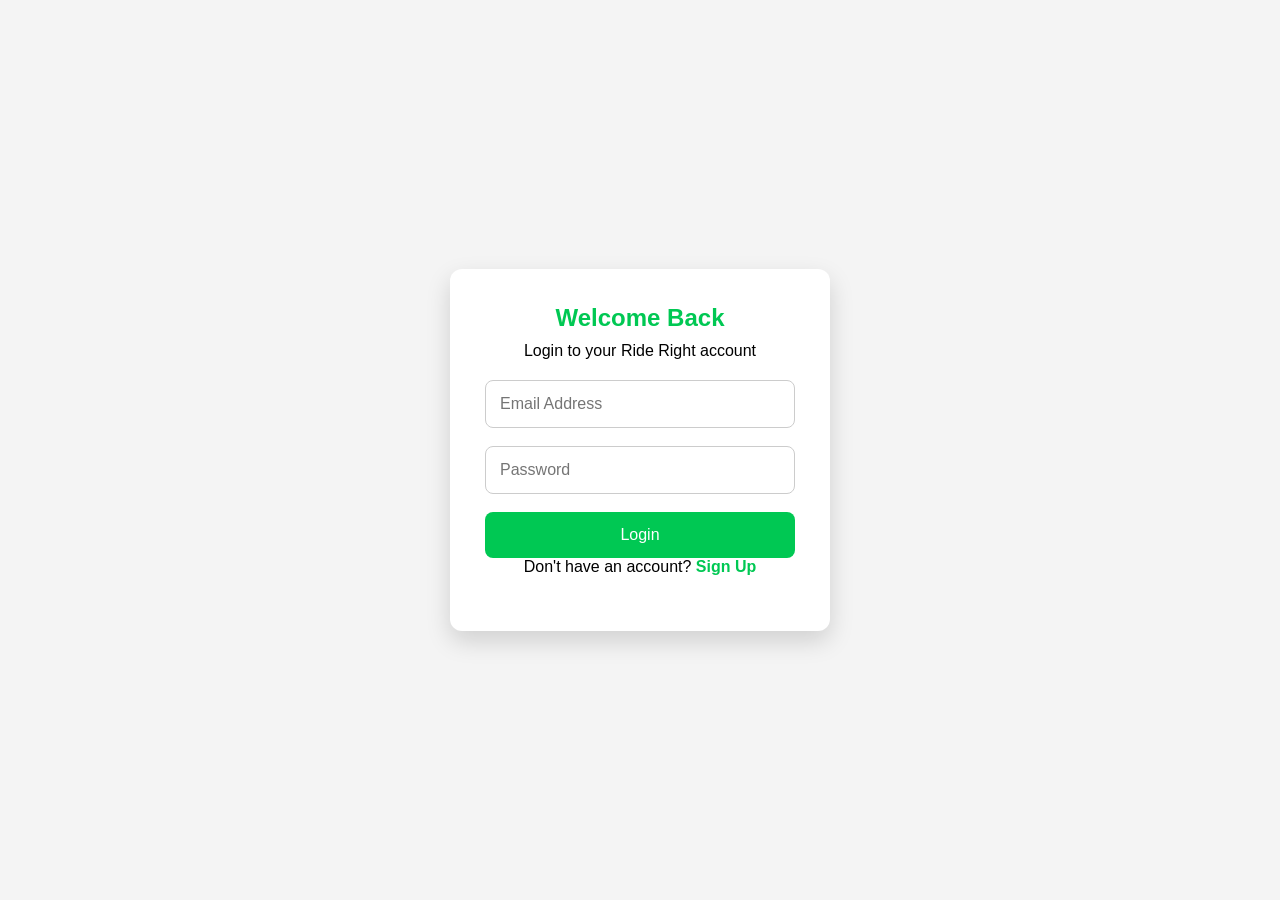
==== index.html @ 7f51bc46 "Initial frontend commit" ====
<!DOCTYPE html>
<html lang="en">
<head>
    <meta charset="UTF-8">
    <meta name="viewport" content="width=device-width, initial-scale=1.0">
    <title>Ride Right</title>
    <link rel="stylesheet" href="index.css">
</head>
<body>

    <!-- Header -->
    <header>
        <nav class="navbar">
            <h2 class="logo">Ride Right</h2>

            <ul class="nav-links">
                <li><a href="index.html">Home</a></li>
                <li><a href="book.html">Book Ride</a></li>
                <li><a href="#services">Services</a></li>
                <li><a href="driver.html">Drivers</a></li>
                <li><a href="#contact">Contact</a></li>
            </ul>

            <div class="auth-buttons">
                <a href="login.html" class="login-btn">Login</a>
                <a href="signup.html" class="signup-btn">Signup</a>
            </div>

            <button class="menu-btn" id="menuBtn">&#9776</button>
        </nav>
    </header>

    <!-- Hero -->
    <section class="hero">
        <div class="hero-content">
            <h1>Ride Anywhere, Anytime</h1>
            <p>Fast, safe and affordable rides at your fingertips.</p>

            <a href="book.html" class="btn">Book a Ride</a>
        </div>
    </section>

    <!-- Booking Form -->
    <section class="booking">

        <h2>Book Your Ride</h2>

        <form class="booking-form">

            <div class="form-group">
                <label for="pickup">Pickup Location</label>
                <input type="text" id="pickup" placeholder="Pickup Location">
            </div>
            
            <div class="form-group">
                <label for="destination">Destination</label>
                <input type="text" id="destination" placeholder="Destination">
            </div>
           
            <div class="form-group">
                <label for="rideType">Ride Type</label>
                <select id="rideType" name="rideType">
                    <option value="Economy">Economy</option>
                    <option value="Comfort">Comfort</option>
                    <option value="SUV">SUV</option>
                    <option value="Luxury">Luxury</option>
                </select>
            </div>
            
            <div class="form-group">
                <label for="rideDate">Ride Date</label>
                <input type="date" id="rideDate" name="rideDate">
            </div>
            
            <button type="submit">Find Ride</button>

        </form>

    </section>

    <section class="popular-destinations">

    <h2>Popular Destinations</h2>
    <p>Choose one of our most visited locations.</p>

    <div class="destination-grid">

        <div class="destination-card" data-location="Murtala Muhammed Airport">
            <h3>✈️ Airport</h3>
            <p>Murtala Muhammed Airport</p>
        </div>

        <div class="destination-card" data-location="Ikeja City Mall">
            <h3>🛍️ Shopping Mall</h3>
            <p>Ikeja City Mall</p>
        </div>

        <div class="destination-card" data-location="University of Lagos">
            <h3>🎓 University</h3>
            <p>University of Lagos</p>
        </div>

        <div class="destination-card" data-location="Eko Hotel & Suites">
            <h3>🏨 Hotel</h3>
            <p>Eko Hotel & Suites</p>
        </div>

        <div class="destination-card" data-location="Victoria Island">
            <h3>🏢 Business District</h3>
            <p>Victoria Island</p>
        </div>

        <div class="destination-card" data-location="Lekki Phase 1">
            <h3>🌴 Leisure</h3>
            <p>Lekki Phase 1</p>
        </div>
    </div>
    </section>

    <!-- Services -->
    <section class="services" id="services">

        <h2>Our Services</h2>

        <div class="cards">

            <div class="card">
                <h3>🚗 Economy</h3>
                <p>Affordable everyday rides.</p>
            </div>

            <div class="card">
                <h3>🚙 Comfort</h3>
                <p>Premium rides with extra comfort.</p>
            </div>

            <div class="card">
                <h3>🚐 XL</h3>
                <p>More seats for groups.</p>
            </div>

        </div>

    </section>

    <!-- How it Works -->
    <section class="steps">

        <h2>How It Works</h2>

        <div class="step-box">
            <div class="step">1. Enter Pickup</div>
            <div class="step">2. Choose Ride</div>
            <div class="step">3. Driver Arrives</div>
            <div class="step">4. Enjoy Your Trip</div>
        </div>

    </section>

    <!-- Become a Driver -->
    <section class="driver">

        <h2>Become a Driver</h2>

        <p>Earn money by driving with Ride Right.</p>

        <a href="driver.html" class="btn">Register as Driver</a>

    </section>

    <!-- Testimonials -->
    <section class="reviews">

        <h2>Customer Reviews</h2>

        <div class="cards">

            <div class="card">
                ⭐⭐⭐⭐⭐
                <p>"Excellent service!"</p>
            </div>

            <div class="card">
                ⭐⭐⭐⭐⭐
                <p>"Drivers are always on time."</p>
            </div>

            <div class="card">
                ⭐⭐⭐⭐⭐
                <p>"Affordable and safe."</p>
            </div>

        </div>

    </section>

    <!-- Contact Section -->
<section class="contact" id="contact">

    <h2>Contact Us</h2>
    <p>Need help? Our support team is available 24/7.</p>

    <div class="contact-container">

        <div class="contact-info">

            <h3>Get In Touch</h3>

            <p>📞 Phone: +234 800 123 4567</p>

            <p>📧 Email: support@rideright.com</p>

            <p>📍 Location: Lagos, Nigeria</p>

            <p>🕒 Working Hours: 24/7</p>

        </div>


        <form id="contactForm" class="contact-form">

            <input 
            type="text" 
            id="name" 
            placeholder="Your Name" 
            required>


            <input 
            type="email" 
            id="email" 
            placeholder="Your Email" 
            required>


            <textarea 
            id="message" 
            placeholder="Your Message"
            required></textarea>


            <button type="submit">
                Send Message
            </button>

        </form>

    </div>

</section>

   <!-- Footer -->
<footer>

    <div class="footer-container">


        <div class="footer-box">

            <h2>Ride Right</h2>

            <p>
            Fast, safe and affordable rides anytime, anywhere.
            </p>

        </div>


        <div class="footer-box">

            <h3>Quick Links</h3>

            <a href="#">Home</a>
            <a href="#">Book Ride</a>
            <a href="#">Services</a>
            <a href="#">Drivers</a>

        </div>


        <div class="footer-box">

            <h3>Support</h3>

            <a href="#">Help Center</a>
            <a href="#">Privacy Policy</a>
            <a href="#">Terms & Conditions</a>

        </div>


        <div class="footer-box">

            <h3>Follow Us</h3>

            <div class="socials">

                <a href="#">Facebook</a>
                <a href="#">Instagram</a>
                <a href="#">X</a>

            </div>

        </div>


    </div>


    <div class="copyright">

        © 2026 Ride Right. All Rights Reserved.

    </div>
</footer>

<script src="index.js"></script>
<script src="auth-check.js"></script>

</body>
</html>
---- index.css ----
/* Google Font */
@import url('https://fonts.googleapis.com/css2?family=Poppins:wght@300;400;500;600;700&display=swap');

* {
  margin: 0;
  padding: 0;
  box-sizing: border-box;
  font-family: 'Poppins', sans-serif;
  }

body {
background: #f5f5f5;
color: #333;
}

/* =========================
NAVBAR
========================= */

header {
background: #00c853;
position: sticky;
top: 0;
z-index: 1000;
}

.navbar {
max-width: 1200px;
margin: auto;
display: flex;
align-items: center;
justify-content: space-between;
padding: 10px 5%;
}

.auth-buttons {
    display: flex;
    align-items: center;
    gap: 10px;
}

.login-btn, .signup-btn {
    display: inline-block;
    padding: 10px 16px;
    text-decoration: none;
    border-radius: 6px;
}

.login-btn {
    background: #333;
    color: #fff;
}

.signup-btn {
    background: #009624;
    color: #fff;
}

.logo {
color: #fff;
font-size: 30px;
font-weight: 700;
}

/* Desktop navigation */

.nav-links {
display: flex;
list-style: none;
}

.nav-links li {
margin-left: 25px;
}

.nav-links a {
color: #fff;
text-decoration: none;
transition: 0.3s;
}

.nav-links a:hover {
color: #d7ffd9;
}

/* Desktop buttons */

.buttons {
display: flex;
align-items: center;
}

.buttons a {
padding: 10px 18px;
text-decoration: none;
margin-left: 15px;
border-radius: 6px;
}

/* Mobile actions hidden on desktop */

.mobile-actions {
display: none;
}

/* Menu button hidden on desktop */

.menu-btn {
display: none;
}

/* =========================
HERO
========================= */

.hero {
height: 90vh;
background:
    linear-gradient(
        rgba(0, 0, 0, .55),
        rgba(0, 0, 0, .55)
    ),
    url("../img/hero.jpg") center/cover;

display: flex;
justify-content: center;
align-items: center;
text-align: center;
}

.hero-content {
color: #fff;
}

.hero h1 {
font-size: 60px;
}

.hero p {
margin: 20px 0;
font-size: 20px;
}

.btn {
display: inline-block;
background: #00c853;
color: #fff;
padding: 15px 35px;
border-radius: 8px;
text-decoration: none;
transition: .3s;
}

.btn:hover {
background: #009624;
}

/* =========================
BOOKING
========================= */

.booking {
width: 90%;
max-width: 900px;
background: #fff;
margin: -60px auto 60px;
padding: 35px;
border-radius: 15px;
box-shadow: 0 5px 20px rgba(0, 0, 0, .1);
}

.booking h2 {
text-align: center;
margin-bottom: 25px;
}

.booking-form {
display: grid;
grid-template-columns: repeat(2, 1fr);
gap: 20px;
padding: 30px;
background: white;
border-radius: 12px;
}

.form-group {
    display: flex;
    flex-direction: column;
    gap: 8px;
}

.form-group label {
    font-weight: 600;
}

.form-group input,
.form-group select {
width: 100%;
padding: 14px;
border: 1px solid #ccc;
border-radius: 8px;
font-size: 16px;
}

.booking-form button {
grid-column: 1 / -1;
background: #00c853;
color: #fff;
border: none;
padding: 14px;
border-radius: 8px;
cursor: pointer;
transition: .3s;
}

.booking button:hover {
background: #009624;
}

/* =========================
POPULAR DESTINATIONS
========================= */

.popular-destinations {
padding: 80px 8%;
background: #f8f8f8;

text-align: center;}

.popular-destinations h2 {
color: #00c853;
margin-bottom: 10px;
}

.popular-destinations p {
margin-bottom: 40px;
color: #666;
}

.destination-grid {
display: grid;
grid-template-columns: repeat(auto-fit, minmax(240px, 1fr));
gap: 25px;
}

.destination-card {
background: #fff;
padding: 30px;
border-radius: 12px;
box-shadow: 0 5px 15px rgba(0, 0, 0, .1);
cursor: pointer;
transition: .3s;
}

.destination-card:hover {
transform: translateY(-8px);
background: #00c853;
color: #fff;
}

.destination-card h3 {
margin-bottom: 10px;
}

/* =========================
SECTIONS
========================= */

section {
padding: 80px 8%;
}

section h2 {
text-align: center;
margin-bottom: 40px;
font-size: 35px;
}

/* =========================
CARDS
========================= */

.cards {
display: grid;
grid-template-columns: repeat(auto-fit, minmax(250px, 1fr));
gap: 25px;
}

.card {
background: #fff;
padding: 30px;
border-radius: 12px;
text-align: center;
box-shadow: 0 5px 15px rgba(0, 0, 0, .08);
transition: .3s;
}

.card:hover {
transform: translateY(-8px);
}

/* =========================
STEPS
========================= */

.step-box {
display: grid;
grid-template-columns: repeat(auto-fit, minmax(200px, 1fr));
gap: 20px;
}

.step {
background: #00c853;
color: #fff;
padding: 25px;
text-align: center;
border-radius: 10px;
font-weight: 600;
}

/* =========================
DRIVER SECTION
========================= */

.driver {
background: #111;
color: #fff;
text-align: center;
}

.driver p {
margin: 20px 0 30px;
}

/* =========================
REVIEWS
========================= */

.reviews {
background: #fafafa;
}

/* =========================
CONTACT
========================= */

.contact {
padding: 80px 8%;
background: #f5f5f5;
}

.contact h2 {
text-align: center;
color: #00c853;
font-size: 35px;
}

.contact > p {
text-align: center;
margin: 15px 0 40px;
}

.contact-container {
display: grid;
grid-template-columns: 1fr 1fr;
gap: 40px;
}

.contact-info {
background: #fff;
padding: 30px;
border-radius: 12px;
box-shadow: 0 5px 15px rgba(0, 0, 0, .1);
}

.contact-info h3 {
margin-bottom: 20px;
}

.contact-info p {
margin: 15px 0;
}

.contact-form {
background: #fff;
padding: 30px;
border-radius: 12px;
box-shadow: 0 5px 15px rgba(0, 0, 0, .1);
}

.contact-form input,
.contact-form textarea {
width: 100%;
padding: 14px;
margin-bottom: 15px;
border: 1px solid #ccc;
border-radius: 8px;
}

.contact-form textarea {
height: 120px;
resize: none;
}

.contact-form button {
width: 100%;
padding: 14px;
border: none;
background: #00c853;
color: #fff;
border-radius: 8px;
cursor: pointer;
}

.contact-form button:hover {
background: #009624;
}

/* =========================
FOOTER
========================= */

footer {
background: #111;
color: #fff;
padding: 50px 8% 20px;
}

.footer-container {
display: grid;
grid-template-columns: repeat(auto-fit, minmax(220px, 1fr));
gap: 30px;
}

.footer-box h2 {
color: #00c853;
}

.footer-box h3 {
margin-bottom: 15px;
}

.footer-box a {
display: block;
color: #ddd;
text-decoration: none;
margin: 10px 0;
}

.footer-box a:hover {
color: #00c853;
}

.copyright {
text-align: center;
border-top: 1px solid #333;
margin-top: 30px;
padding-top: 20px;

}

/* =========================
MOBILE RESPONSIVE NAVBAR
========================= */

@media (max-width: 768px) {
.navbar {
    position: relative;
}

.menu-btn {
    display: block;
    background: none;
    border: none;
    font-size: 28px;
    cursor: pointer;
}

.auth-buttons {
    display: flex;
    gap: 8px;
}

.login-btn, .signup-btn {
    padding: 8px 10px;
    font-size: 13px;
}

.logo {
    font-size: 22px;
}

/* Hide desktop navigation */
.nav-links,
.buttons {
    display: none;
}

/* Show mobile actions */
.mobile-actions {
    display: flex;

    align-items: center;

    gap: 6px;
}

.mobile-actions a {
    display: block;

    padding: 7px 10px;

    border-radius: 5px;

    text-decoration: none;

    font-size: 12px;
}

.mobile-actions .login {
    background: gray;
    color: #fff;
}

.mobile-actions .signup {
    background: #009624;
    color: #fff;
}

/* Show menu button */
.menu-btn {
    display: block;
    background: transparent;
    border: none;
    color: #fff;
    font-size: 28px;
    cursor: pointer;
    margin-left: 3px;
}

/* Mobile menu */
.nav-links.active {
    display: flex;
    position: absolute;
    top: 100%;
    left: 0;
    width: 100%;
    flex-direction: column;
    align-items: center;
    background: #009624;
    padding: 20px 0;
}

.nav-links.active li {
    margin: 10px 0;
}

.hero h1 {
    font-size: 38px;
}

.hero p {
    font-size: 18px;
}

.booking {
    margin-top: 20px;
}

.contact-container {
    grid-template-columns: 1fr;
}
}
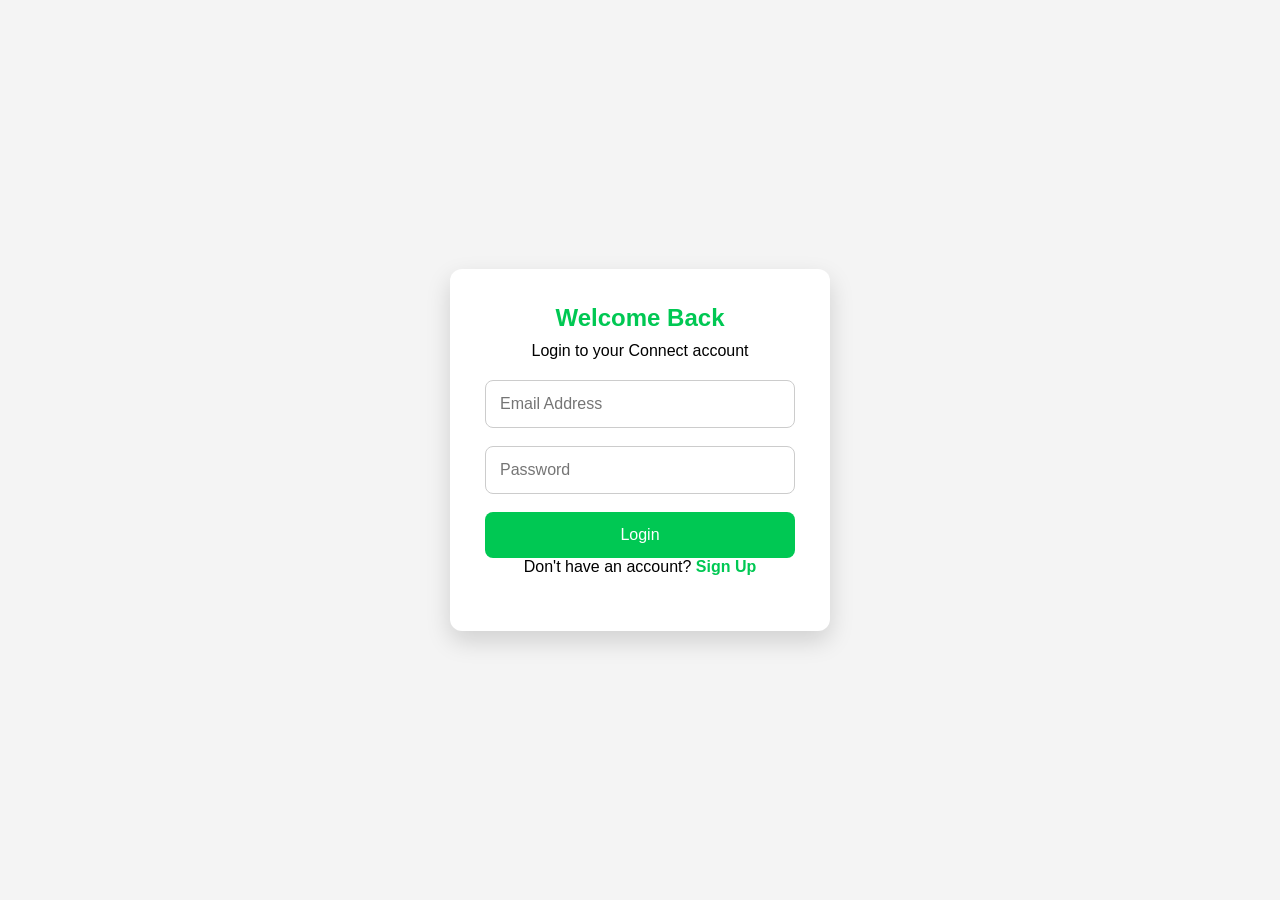
==== commit b7936b1c: "Update name" ====
--- a/index.html
+++ b/index.html
@@ -3,7 +3,7 @@
 <head>
     <meta charset="UTF-8">
     <meta name="viewport" content="width=device-width, initial-scale=1.0">
-    <title>Ride Right</title>
+    <title>Connect</title>
     <link rel="stylesheet" href="index.css">
 </head>
 <body>
@@ -11,7 +11,7 @@
     <!-- Header -->
     <header>
         <nav class="navbar">
-            <h2 class="logo">Ride Right</h2>
+            <h2 class="logo">Connect</h2>
 
             <ul class="nav-links">
                 <li><a href="index.html">Home</a></li>
@@ -257,7 +257,7 @@
 
         <div class="footer-box">
 
-            <h2>Ride Right</h2>
+            <h2>Connect</h2>
 
             <p>
             Fast, safe and affordable rides anytime, anywhere.
@@ -309,7 +309,7 @@
 
     <div class="copyright">
 
-        © 2026 Ride Right. All Rights Reserved.
+        © 2026 Connect. All Rights Reserved.
 
     </div>
 </footer>
